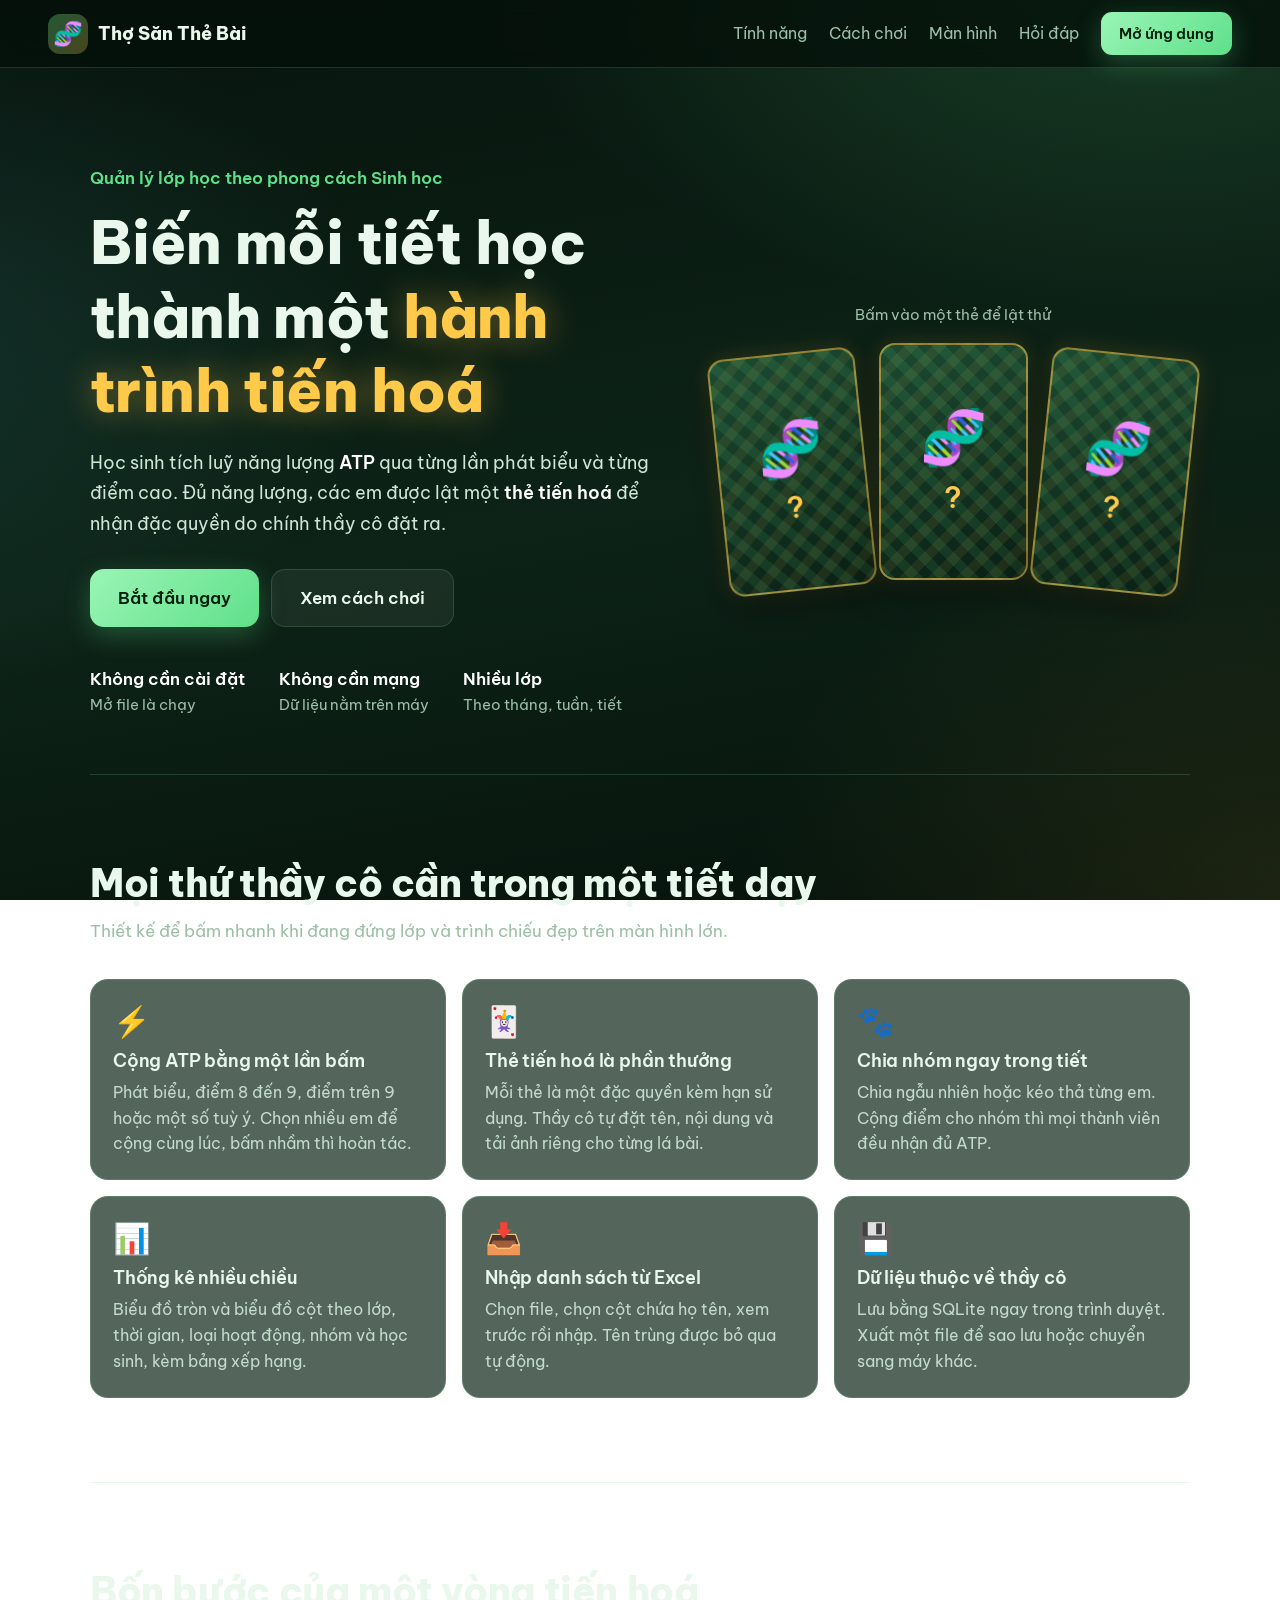
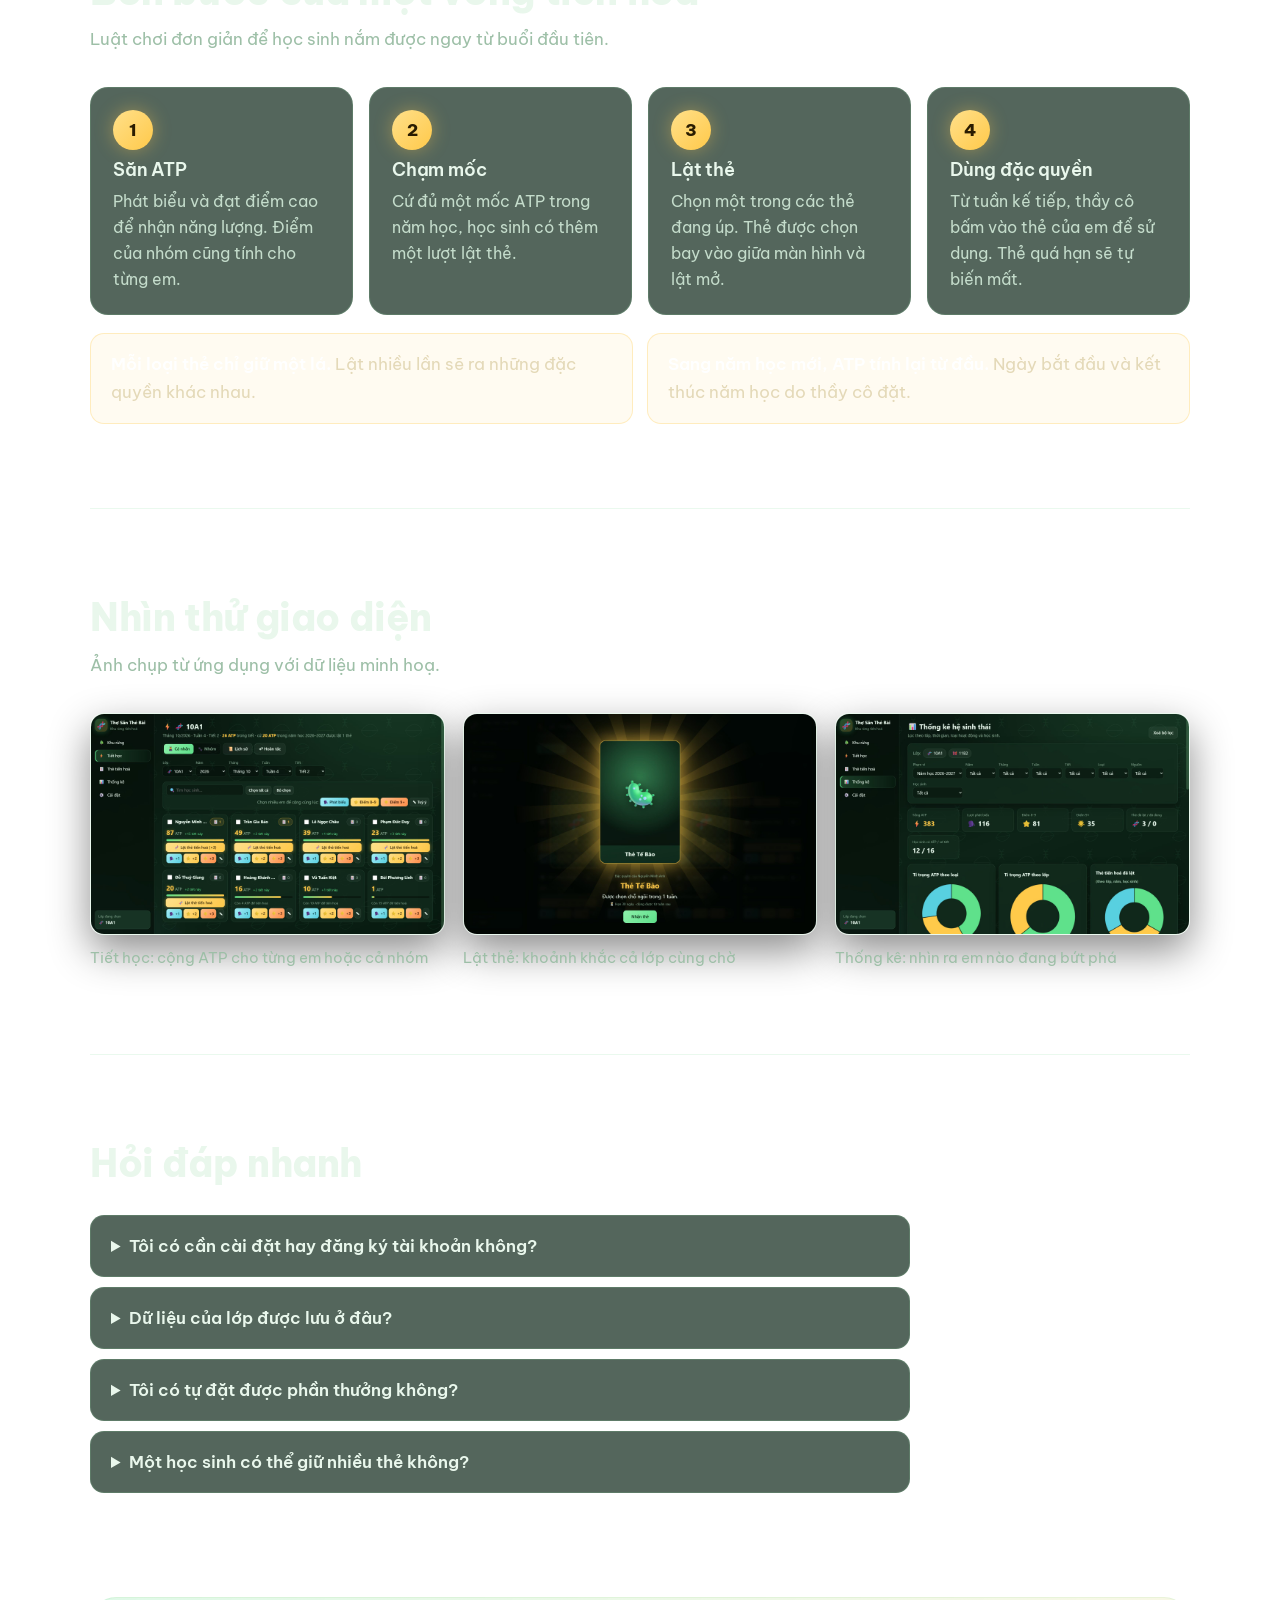
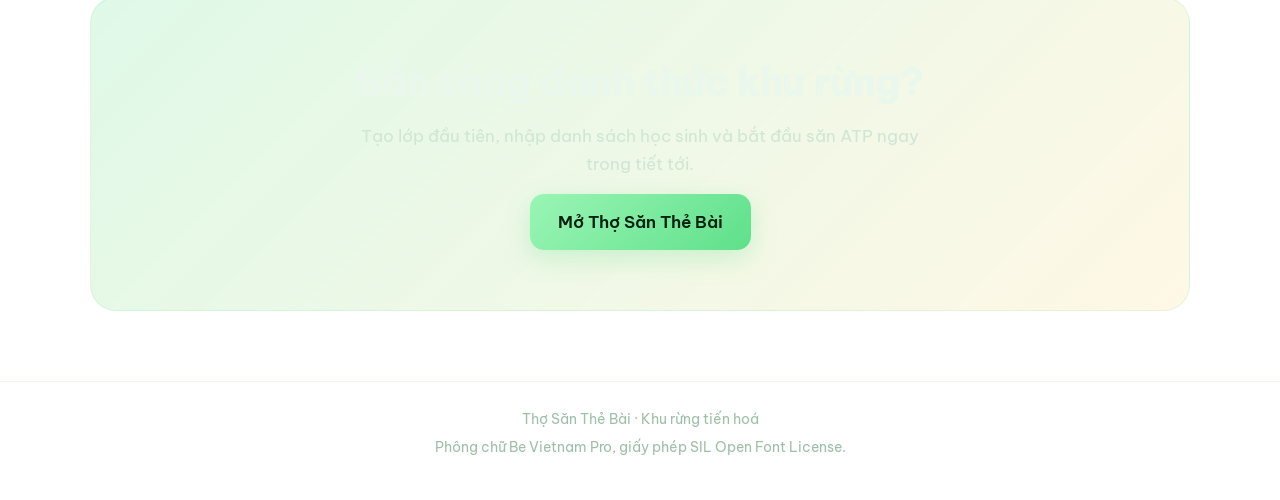
==== landing.html @ 86d6b2cd "Khởi tạo Thợ Săn Thẻ Bài Ứng dụng quản lý lớp học chạy trên trình duyệt: cộng ATP, lật thẻ tiến hoá," ====
<!DOCTYPE html>
<html lang="vi">
<head>
  <meta charset="utf-8">
  <meta name="viewport" content="width=device-width, initial-scale=1">
  <title>Thợ Săn Thẻ Bài – Biến mỗi tiết học thành một hành trình tiến hoá</title>
  <meta name="description" content="Ứng dụng quản lý lớp học chạy ngay trên máy: cộng ATP cho phát biểu và điểm cao, tích đủ ATP để lật thẻ tiến hoá nhận đặc quyền.">
  <link rel="stylesheet" href="css/landing.css">
</head>
<body>
  <header class="top">
    <a class="brand" href="#dau-trang">
      <span class="brand-ico" aria-hidden="true">🧬</span>
      <span>Thợ Săn Thẻ Bài</span>
    </a>
    <nav class="top-nav" aria-label="Điều hướng">
      <a href="#tinh-nang">Tính năng</a>
      <a href="#cach-choi">Cách chơi</a>
      <a href="#man-hinh">Màn hình</a>
      <a href="#hoi-dap">Hỏi đáp</a>
    </nav>
    <a class="btn small" href="index.html">Mở ứng dụng</a>
  </header>

  <main id="dau-trang">
    <section class="hero">
      <div class="hero-text">
        <p class="eyebrow">Quản lý lớp học theo phong cách Sinh học</p>
        <h1>Biến mỗi tiết học thành một <span class="glow">hành trình tiến hoá</span></h1>
        <p class="lead">Học sinh tích luỹ năng lượng <b>ATP</b> qua từng lần phát biểu và từng điểm cao.
          Đủ năng lượng, các em được lật một <b>thẻ tiến hoá</b> để nhận đặc quyền do chính thầy cô đặt ra.</p>
        <div class="cta">
          <a class="btn" href="index.html">Bắt đầu ngay</a>
          <a class="btn ghost" href="#cach-choi">Xem cách chơi</a>
        </div>
        <ul class="facts">
          <li><b>Không cần cài đặt</b><span>Mở file là chạy</span></li>
          <li><b>Không cần mạng</b><span>Dữ liệu nằm trên máy</span></li>
          <li><b>Nhiều lớp</b><span>Theo tháng, tuần, tiết</span></li>
        </ul>
      </div>

      <div class="hero-cards" id="thu-lat">
        <p class="hint">Bấm vào một thẻ để lật thử</p>
        <div class="deck">
          <button type="button" class="flip" aria-label="Lật thẻ thứ nhất">
            <span class="flip-inner">
              <span class="face back"><span class="emo" aria-hidden="true">🧬</span><b>?</b></span>
              <span class="face front"><span class="emo" aria-hidden="true">🐸</span><b>Thẻ Lưỡng Cư</b><small>Miễn một lần kiểm tra miệng</small></span>
            </span>
          </button>
          <button type="button" class="flip" aria-label="Lật thẻ thứ hai">
            <span class="flip-inner">
              <span class="face back"><span class="emo" aria-hidden="true">🧬</span><b>?</b></span>
              <span class="face front"><span class="emo" aria-hidden="true">🦖</span><b>Thẻ Khủng Long</b><small>Cộng nửa điểm bài kiểm tra 15 phút</small></span>
            </span>
          </button>
          <button type="button" class="flip" aria-label="Lật thẻ thứ ba">
            <span class="flip-inner">
              <span class="face back"><span class="emo" aria-hidden="true">🧬</span><b>?</b></span>
              <span class="face front"><span class="emo" aria-hidden="true">🦧</span><b>Thẻ Linh Trưởng</b><small>Cộng một điểm bài kiểm tra một tiết</small></span>
            </span>
          </button>
        </div>
      </div>
    </section>

    <section class="block" id="tinh-nang">
      <h2>Mọi thứ thầy cô cần trong một tiết dạy</h2>
      <p class="sub">Thiết kế để bấm nhanh khi đang đứng lớp và trình chiếu đẹp trên màn hình lớn.</p>
      <div class="features">
        <article>
          <span class="emo" aria-hidden="true">⚡</span>
          <h3>Cộng ATP bằng một lần bấm</h3>
          <p>Phát biểu, điểm 8 đến 9, điểm trên 9 hoặc một số tuỳ ý. Chọn nhiều em để cộng cùng lúc, bấm nhầm thì hoàn tác.</p>
        </article>
        <article>
          <span class="emo" aria-hidden="true">🃏</span>
          <h3>Thẻ tiến hoá là phần thưởng</h3>
          <p>Mỗi thẻ là một đặc quyền kèm hạn sử dụng. Thầy cô tự đặt tên, nội dung và tải ảnh riêng cho từng lá bài.</p>
        </article>
        <article>
          <span class="emo" aria-hidden="true">🐾</span>
          <h3>Chia nhóm ngay trong tiết</h3>
          <p>Chia ngẫu nhiên hoặc kéo thả từng em. Cộng điểm cho nhóm thì mọi thành viên đều nhận đủ ATP.</p>
        </article>
        <article>
          <span class="emo" aria-hidden="true">📊</span>
          <h3>Thống kê nhiều chiều</h3>
          <p>Biểu đồ tròn và biểu đồ cột theo lớp, thời gian, loại hoạt động, nhóm và học sinh, kèm bảng xếp hạng.</p>
        </article>
        <article>
          <span class="emo" aria-hidden="true">📥</span>
          <h3>Nhập danh sách từ Excel</h3>
          <p>Chọn file, chọn cột chứa họ tên, xem trước rồi nhập. Tên trùng được bỏ qua tự động.</p>
        </article>
        <article>
          <span class="emo" aria-hidden="true">💾</span>
          <h3>Dữ liệu thuộc về thầy cô</h3>
          <p>Lưu bằng SQLite ngay trong trình duyệt. Xuất một file để sao lưu hoặc chuyển sang máy khác.</p>
        </article>
      </div>
    </section>

    <section class="block" id="cach-choi">
      <h2>Bốn bước của một vòng tiến hoá</h2>
      <p class="sub">Luật chơi đơn giản để học sinh nắm được ngay từ buổi đầu tiên.</p>
      <ol class="steps">
        <li><span class="num">1</span><h3>Săn ATP</h3><p>Phát biểu và đạt điểm cao để nhận năng lượng. Điểm của nhóm cũng tính cho từng em.</p></li>
        <li><span class="num">2</span><h3>Chạm mốc</h3><p>Cứ đủ một mốc ATP trong năm học, học sinh có thêm một lượt lật thẻ.</p></li>
        <li><span class="num">3</span><h3>Lật thẻ</h3><p>Chọn một trong các thẻ đang úp. Thẻ được chọn bay vào giữa màn hình và lật mở.</p></li>
        <li><span class="num">4</span><h3>Dùng đặc quyền</h3><p>Từ tuần kế tiếp, thầy cô bấm vào thẻ của em để sử dụng. Thẻ quá hạn sẽ tự biến mất.</p></li>
      </ol>
      <div class="rules">
        <p><b>Mỗi loại thẻ chỉ giữ một lá.</b> Lật nhiều lần sẽ ra những đặc quyền khác nhau.</p>
        <p><b>Sang năm học mới, ATP tính lại từ đầu.</b> Ngày bắt đầu và kết thúc năm học do thầy cô đặt.</p>
      </div>
    </section>

    <section class="block" id="man-hinh">
      <h2>Nhìn thử giao diện</h2>
      <p class="sub">Ảnh chụp từ ứng dụng với dữ liệu minh hoạ.</p>
      <div class="shots">
        <figure>
          <img src="assets/landing/man-tiet-hoc.jpg" alt="Màn hình Tiết học với danh sách học sinh và các nút cộng ATP" width="1920" height="1200" loading="lazy">
          <figcaption>Tiết học: cộng ATP cho từng em hoặc cả nhóm</figcaption>
        </figure>
        <figure>
          <img src="assets/landing/man-lat-the.jpg" alt="Màn hình lật thẻ tiến hoá với lá bài được phóng to ở giữa" width="1920" height="1200" loading="lazy">
          <figcaption>Lật thẻ: khoảnh khắc cả lớp cùng chờ</figcaption>
        </figure>
        <figure>
          <img src="assets/landing/man-thong-ke.jpg" alt="Màn hình Thống kê với các biểu đồ tròn và biểu đồ cột" width="1920" height="1200" loading="lazy">
          <figcaption>Thống kê: nhìn ra em nào đang bứt phá</figcaption>
        </figure>
      </div>
    </section>

    <section class="block" id="hoi-dap">
      <h2>Hỏi đáp nhanh</h2>
      <div class="faq">
        <details>
          <summary>Tôi có cần cài đặt hay đăng ký tài khoản không?</summary>
          <p>Không. Chỉ cần mở file <code>index.html</code> bằng Chrome hoặc Edge là dùng được, kể cả khi không có mạng.</p>
        </details>
        <details>
          <summary>Dữ liệu của lớp được lưu ở đâu?</summary>
          <p>Ngay trong trình duyệt trên máy của thầy cô. Vào Cài đặt, mục Dữ liệu để xuất file sao lưu hoặc nhập lại trên máy khác.</p>
        </details>
        <details>
          <summary>Tôi có tự đặt được phần thưởng không?</summary>
          <p>Có. Mỗi thẻ có tên, đặc quyền, hạn sử dụng và ảnh riêng. Mốc ATP để lật thẻ và số thẻ úp mỗi lần cũng chỉnh được.</p>
        </details>
        <details>
          <summary>Một học sinh có thể giữ nhiều thẻ không?</summary>
          <p>Có, miễn là các thẻ khác loại. Thẻ vừa nhận chưa dùng được trong tuần đó, và sẽ tự mất nếu để quá hạn.</p>
        </details>
      </div>
    </section>

    <section class="final">
      <h2>Sẵn sàng đánh thức khu rừng?</h2>
      <p>Tạo lớp đầu tiên, nhập danh sách học sinh và bắt đầu săn ATP ngay trong tiết tới.</p>
      <a class="btn" href="index.html">Mở Thợ Săn Thẻ Bài</a>
    </section>
  </main>

  <footer class="foot">
    <p>Thợ Săn Thẻ Bài · Khu rừng tiến hoá</p>
    <p>Phông chữ Be Vietnam Pro, giấy phép SIL Open Font License.</p>
  </footer>

  <script src="js/landing.js"></script>
</body>
</html>
---- css/landing.css ----
/* Trang giới thiệu Thợ Săn Thẻ Bài (độc lập với CSS của ứng dụng) */

/* Be Vietnam Pro lưu sẵn trong assets/fonts để chạy offline.
   Chia theo unicode-range: trình duyệt chỉ tải phần cần, và mọi chữ có dấu tiếng Việt đều có glyph. */
@font-face {
  font-family: "Be Vietnam Pro"; font-style: normal; font-weight: 400; font-display: swap;
  src: url("../assets/fonts/be-vietnam-pro-vietnamese-400.woff2") format("woff2");
  unicode-range: U+0102-0103, U+0110-0111, U+0128-0129, U+0168-0169, U+01A0-01A1, U+01AF-01B0, U+0300-0301, U+0303-0304, U+0308-0309, U+0323, U+0329, U+1EA0-1EF9, U+20AB;
}
@font-face {
  font-family: "Be Vietnam Pro"; font-style: normal; font-weight: 400; font-display: swap;
  src: url("../assets/fonts/be-vietnam-pro-latin-ext-400.woff2") format("woff2");
  unicode-range: U+0100-0101, U+0104-010F, U+0112-0127, U+012A-0167, U+016A-019F, U+01A2-01AE, U+01B1-02BA, U+02BD-02C5, U+02C7-02CC, U+02CE-02D7, U+02DD-02FF, U+1D00-1DBF, U+1E00-1E9F, U+2020, U+20A0-20AA, U+20AD-20C0, U+2113, U+2C60-2C7F, U+A720-A7FF;
}
@font-face {
  font-family: "Be Vietnam Pro"; font-style: normal; font-weight: 400; font-display: swap;
  src: url("../assets/fonts/be-vietnam-pro-latin-400.woff2") format("woff2");
  unicode-range: U+0000-00FF, U+0131, U+0152-0153, U+02BB-02BC, U+02C6, U+02DA, U+02DC, U+2000-206F, U+20AC, U+2122, U+2191, U+2193, U+2212, U+2215, U+FEFF, U+FFFD;
}
@font-face {
  font-family: "Be Vietnam Pro"; font-style: normal; font-weight: 600; font-display: swap;
  src: url("../assets/fonts/be-vietnam-pro-vietnamese-600.woff2") format("woff2");
  unicode-range: U+0102-0103, U+0110-0111, U+0128-0129, U+0168-0169, U+01A0-01A1, U+01AF-01B0, U+0300-0301, U+0303-0304, U+0308-0309, U+0323, U+0329, U+1EA0-1EF9, U+20AB;
}
@font-face {
  font-family: "Be Vietnam Pro"; font-style: normal; font-weight: 600; font-display: swap;
  src: url("../assets/fonts/be-vietnam-pro-latin-ext-600.woff2") format("woff2");
  unicode-range: U+0100-0101, U+0104-010F, U+0112-0127, U+012A-0167, U+016A-019F, U+01A2-01AE, U+01B1-02BA, U+02BD-02C5, U+02C7-02CC, U+02CE-02D7, U+02DD-02FF, U+1D00-1DBF, U+1E00-1E9F, U+2020, U+20A0-20AA, U+20AD-20C0, U+2113, U+2C60-2C7F, U+A720-A7FF;
}
@font-face {
  font-family: "Be Vietnam Pro"; font-style: normal; font-weight: 600; font-display: swap;
  src: url("../assets/fonts/be-vietnam-pro-latin-600.woff2") format("woff2");
  unicode-range: U+0000-00FF, U+0131, U+0152-0153, U+02BB-02BC, U+02C6, U+02DA, U+02DC, U+2000-206F, U+20AC, U+2122, U+2191, U+2193, U+2212, U+2215, U+FEFF, U+FFFD;
}
@font-face {
  font-family: "Be Vietnam Pro"; font-style: normal; font-weight: 800; font-display: swap;
  src: url("../assets/fonts/be-vietnam-pro-vietnamese-800.woff2") format("woff2");
  unicode-range: U+0102-0103, U+0110-0111, U+0128-0129, U+0168-0169, U+01A0-01A1, U+01AF-01B0, U+0300-0301, U+0303-0304, U+0308-0309, U+0323, U+0329, U+1EA0-1EF9, U+20AB;
}
@font-face {
  font-family: "Be Vietnam Pro"; font-style: normal; font-weight: 800; font-display: swap;
  src: url("../assets/fonts/be-vietnam-pro-latin-ext-800.woff2") format("woff2");
  unicode-range: U+0100-0101, U+0104-010F, U+0112-0127, U+012A-0167, U+016A-019F, U+01A2-01AE, U+01B1-02BA, U+02BD-02C5, U+02C7-02CC, U+02CE-02D7, U+02DD-02FF, U+1D00-1DBF, U+1E00-1E9F, U+2020, U+20A0-20AA, U+20AD-20C0, U+2113, U+2C60-2C7F, U+A720-A7FF;
}
@font-face {
  font-family: "Be Vietnam Pro"; font-style: normal; font-weight: 800; font-display: swap;
  src: url("../assets/fonts/be-vietnam-pro-latin-800.woff2") format("woff2");
  unicode-range: U+0000-00FF, U+0131, U+0152-0153, U+02BB-02BC, U+02C6, U+02DA, U+02DC, U+2000-206F, U+20AC, U+2122, U+2191, U+2193, U+2212, U+2215, U+FEFF, U+FFFD;
}

:root {
  --bg: #07140d;
  --panel: rgba(18, 44, 30, .72);
  --line: rgba(140, 220, 160, .18);
  --text: #e9f7ec;
  --muted: #9dbfa7;
  --leaf: #5fe08a;
  --atp: #ffc94a;
  --sky: #59d0e0;
  /* Phông dự phòng đều hỗ trợ đủ dấu tiếng Việt nếu file phông không tải được */
  --font: "Be Vietnam Pro", "Segoe UI", Roboto, "Helvetica Neue", "Noto Sans", Arial, sans-serif;
}

* { box-sizing: border-box; }
html { scroll-behavior: smooth; scroll-padding-top: 84px; }
body {
  margin: 0; color: var(--text); font-family: var(--font); font-size: 17px; line-height: 1.65;
  background:
    radial-gradient(1100px 650px at 88% -8%, rgba(95, 224, 138, .2), transparent 60%),
    radial-gradient(900px 600px at -12% 38%, rgba(89, 208, 224, .12), transparent 60%),
    radial-gradient(900px 700px at 100% 100%, rgba(255, 201, 74, .09), transparent 60%),
    linear-gradient(170deg, #07140d, #0d2317 55%, #06120b);
  background-attachment: fixed;
  -webkit-font-smoothing: antialiased; text-rendering: optimizeLegibility;
}
/* Chữ tiếng Việt có dấu chồng cao (Ấ, Ễ, Ộ): tiêu đề cần khoảng dòng rộng để không bị cắt dấu */
h1, h2, h3 { margin: 0; font-weight: 800; line-height: 1.25; letter-spacing: -.01em; text-wrap: balance; }
h1 { font-size: clamp(2.1rem, 5.2vw, 3.7rem); }
h2 { font-size: clamp(1.6rem, 3.4vw, 2.4rem); }
h3 { font-size: 1.15rem; font-weight: 600; }
p { margin: 0; }
a { color: inherit; }
b { font-weight: 600; color: #fff; }
code { font-family: Consolas, "Courier New", monospace; font-size: .92em; padding: 2px 7px; border-radius: 6px; background: rgba(0, 0, 0, .35); }
.emo { font-family: "Segoe UI Emoji", "Apple Color Emoji", "Noto Color Emoji", sans-serif; font-style: normal; }

.btn {
  display: inline-flex; align-items: center; justify-content: center; padding: 14px 28px; border-radius: 14px;
  font-weight: 600; text-decoration: none; color: #062010; white-space: nowrap;
  background: linear-gradient(135deg, #9af5b5, var(--leaf)); box-shadow: 0 8px 26px rgba(95, 224, 138, .28);
  transition: transform .15s, box-shadow .2s;
}
.btn:hover { transform: translateY(-2px); box-shadow: 0 12px 34px rgba(95, 224, 138, .45); }
.btn.ghost { color: var(--text); background: rgba(255, 255, 255, .06); border: 1px solid var(--line); box-shadow: none; }
.btn.ghost:hover { background: rgba(95, 224, 138, .12); }
.btn.small { padding: 9px 18px; border-radius: 11px; font-size: .95rem; }
a:focus-visible, button:focus-visible, summary:focus-visible { outline: 3px solid var(--atp); outline-offset: 3px; }

/* Thanh trên cùng */
.top {
  position: sticky; top: 0; z-index: 10; display: flex; align-items: center; gap: 22px;
  padding: 12px clamp(16px, 4vw, 48px); background: rgba(5, 16, 10, .78); backdrop-filter: blur(10px);
  border-bottom: 1px solid var(--line);
}
.brand { display: flex; align-items: center; gap: 10px; font-weight: 800; font-size: 1.1rem; text-decoration: none; white-space: nowrap; }
.brand-ico {
  width: 40px; height: 40px; display: grid; place-content: center; font-size: 24px; border-radius: 12px;
  background: linear-gradient(135deg, rgba(95, 224, 138, .35), rgba(255, 201, 74, .28));
}
.top-nav { display: flex; gap: 22px; margin-left: auto; }
.top-nav a { text-decoration: none; color: var(--muted); font-size: .98rem; }
.top-nav a:hover { color: var(--text); }

main { max-width: 1180px; margin: 0 auto; padding: 0 clamp(16px, 4vw, 40px); }

/* Hero */
.hero { display: grid; grid-template-columns: minmax(0, 1.1fr) minmax(0, .9fr); gap: 48px; align-items: center; padding: clamp(40px, 8vw, 96px) 0 56px; }
.eyebrow { color: var(--leaf); font-weight: 600; margin-bottom: 14px; }
.glow { color: var(--atp); text-shadow: 0 0 34px rgba(255, 201, 74, .45); }
.lead { margin-top: 20px; font-size: 1.15rem; color: #cfe6d5; max-width: 34em; }
.cta { display: flex; flex-wrap: wrap; gap: 12px; margin-top: 30px; }
.facts { list-style: none; padding: 0; margin: 38px 0 0; display: flex; flex-wrap: wrap; gap: 14px 34px; }
.facts li { display: grid; }
.facts span { color: var(--muted); font-size: .92rem; }

.hero-cards { display: grid; gap: 16px; justify-items: center; }
.hint { color: var(--muted); font-size: .95rem; }
.deck { display: flex; justify-content: center; gap: 14px; width: 100%; }
.flip {
  flex: 1 1 0; max-width: 170px; aspect-ratio: 5 / 8; padding: 0; border: 0; background: none; cursor: pointer;
  perspective: 1100px; font: inherit; color: inherit; transition: transform .25s;
}
.flip:nth-child(1) { transform: rotate(-6deg) translateY(10px); }
.flip:nth-child(3) { transform: rotate(6deg) translateY(10px); }
.flip:hover { transform: translateY(-8px); }
.flip-inner { position: relative; display: block; width: 100%; height: 100%; transform-style: preserve-3d; transition: transform .8s cubic-bezier(.3, .1, .2, 1); }
.flip.open .flip-inner { transform: rotateY(180deg); }
.face {
  position: absolute; inset: 0; display: grid; place-content: center; justify-items: center; gap: 8px; padding: 12px;
  border-radius: 16px; text-align: center; backface-visibility: hidden; -webkit-backface-visibility: hidden;
  border: 2px solid rgba(255, 201, 74, .55); box-shadow: 0 14px 34px rgba(0, 0, 0, .45), 0 0 22px rgba(255, 201, 74, .16);
}
.face .emo { font-size: clamp(34px, 5vw, 54px); line-height: 1.2; }
.face b { line-height: 1.3; }
.face small { color: var(--muted); font-size: .8rem; line-height: 1.4; }
.back {
  background:
    repeating-linear-gradient(45deg, rgba(95, 224, 138, .1) 0 10px, transparent 10px 20px),
    repeating-linear-gradient(-45deg, rgba(255, 201, 74, .08) 0 10px, transparent 10px 20px),
    linear-gradient(160deg, #1c4a31, #0a1f14);
}
.back b { font-size: 1.8rem; color: var(--atp); }
.front { transform: rotateY(180deg); background: radial-gradient(circle at 50% 30%, #25603f, #0c2518 78%); }
.front b { color: var(--atp); font-size: .98rem; }

/* Các khối nội dung */
.block { padding: clamp(44px, 7vw, 84px) 0; border-top: 1px solid var(--line); }
.sub { color: var(--muted); margin-top: 10px; max-width: 40em; }
.reveal-on .block, .reveal-on .final { opacity: 0; transform: translateY(18px); transition: opacity .6s, transform .6s; }
.reveal-on .block.in, .reveal-on .final.in { opacity: 1; transform: none; }

.features { display: grid; grid-template-columns: repeat(auto-fit, minmax(270px, 1fr)); gap: 16px; margin-top: 34px; }
.features article {
  padding: 22px; border-radius: 18px; background: var(--panel); border: 1px solid var(--line);
  display: grid; gap: 8px; align-content: start; transition: transform .2s, border-color .2s;
}
.features article:hover { transform: translateY(-4px); border-color: rgba(95, 224, 138, .5); }
.features .emo { font-size: 30px; line-height: 1.3; }
.features p { color: #c4dccb; font-size: .98rem; }

.steps { list-style: none; padding: 0; margin: 34px 0 0; display: grid; grid-template-columns: repeat(auto-fit, minmax(220px, 1fr)); gap: 16px; }
.steps li { padding: 22px; border-radius: 18px; background: var(--panel); border: 1px solid var(--line); display: grid; gap: 8px; align-content: start; }
.num {
  width: 40px; height: 40px; display: grid; place-content: center; border-radius: 50%; font-weight: 800; color: #2a1c00;
  background: linear-gradient(135deg, #ffe08a, var(--atp)); box-shadow: 0 0 18px rgba(255, 201, 74, .4);
}
.steps p { color: #c4dccb; font-size: .98rem; }
.rules { margin-top: 18px; display: grid; grid-template-columns: repeat(auto-fit, minmax(280px, 1fr)); gap: 14px; }
.rules p { padding: 16px 20px; border-radius: 14px; background: rgba(255, 201, 74, .08); border: 1px solid rgba(255, 201, 74, .3); color: #e4d9b8; }

.shots { display: grid; grid-template-columns: repeat(auto-fit, minmax(300px, 1fr)); gap: 18px; margin-top: 34px; }
.shots figure { margin: 0; display: grid; gap: 10px; }
.shots img { display: block; width: 100%; height: auto; border-radius: 14px; border: 1px solid var(--line); box-shadow: 0 16px 40px rgba(0, 0, 0, .45); }
.shots figcaption { color: var(--muted); font-size: .95rem; }

.faq { margin-top: 28px; display: grid; gap: 10px; max-width: 820px; }
.faq details { border-radius: 14px; background: var(--panel); border: 1px solid var(--line); padding: 0 20px; }
.faq summary { cursor: pointer; padding: 16px 0; font-weight: 600; }
.faq details p { padding: 0 0 18px; color: #c4dccb; }

.final {
  margin: 20px 0 70px; padding: clamp(34px, 6vw, 60px) 24px; border-radius: 26px; text-align: center;
  display: grid; gap: 16px; justify-items: center;
  background: linear-gradient(135deg, rgba(95, 224, 138, .2), rgba(255, 201, 74, .14)); border: 1px solid var(--line);
}
.final p { color: #cfe6d5; max-width: 34em; }

.foot { padding: 26px 20px 40px; text-align: center; color: var(--muted); font-size: .9rem; border-top: 1px solid var(--line); display: grid; gap: 4px; }

@media (max-width: 880px) {
  .hero { grid-template-columns: minmax(0, 1fr); gap: 36px; }
  .top-nav { display: none; }
  .top .btn { margin-left: auto; }
}
@media (prefers-reduced-motion: reduce) {
  html { scroll-behavior: auto; }
  .flip, .flip-inner, .btn, .features article { transition: none; }
  .reveal-on .block, .reveal-on .final { opacity: 1; transform: none; transition: none; }
}
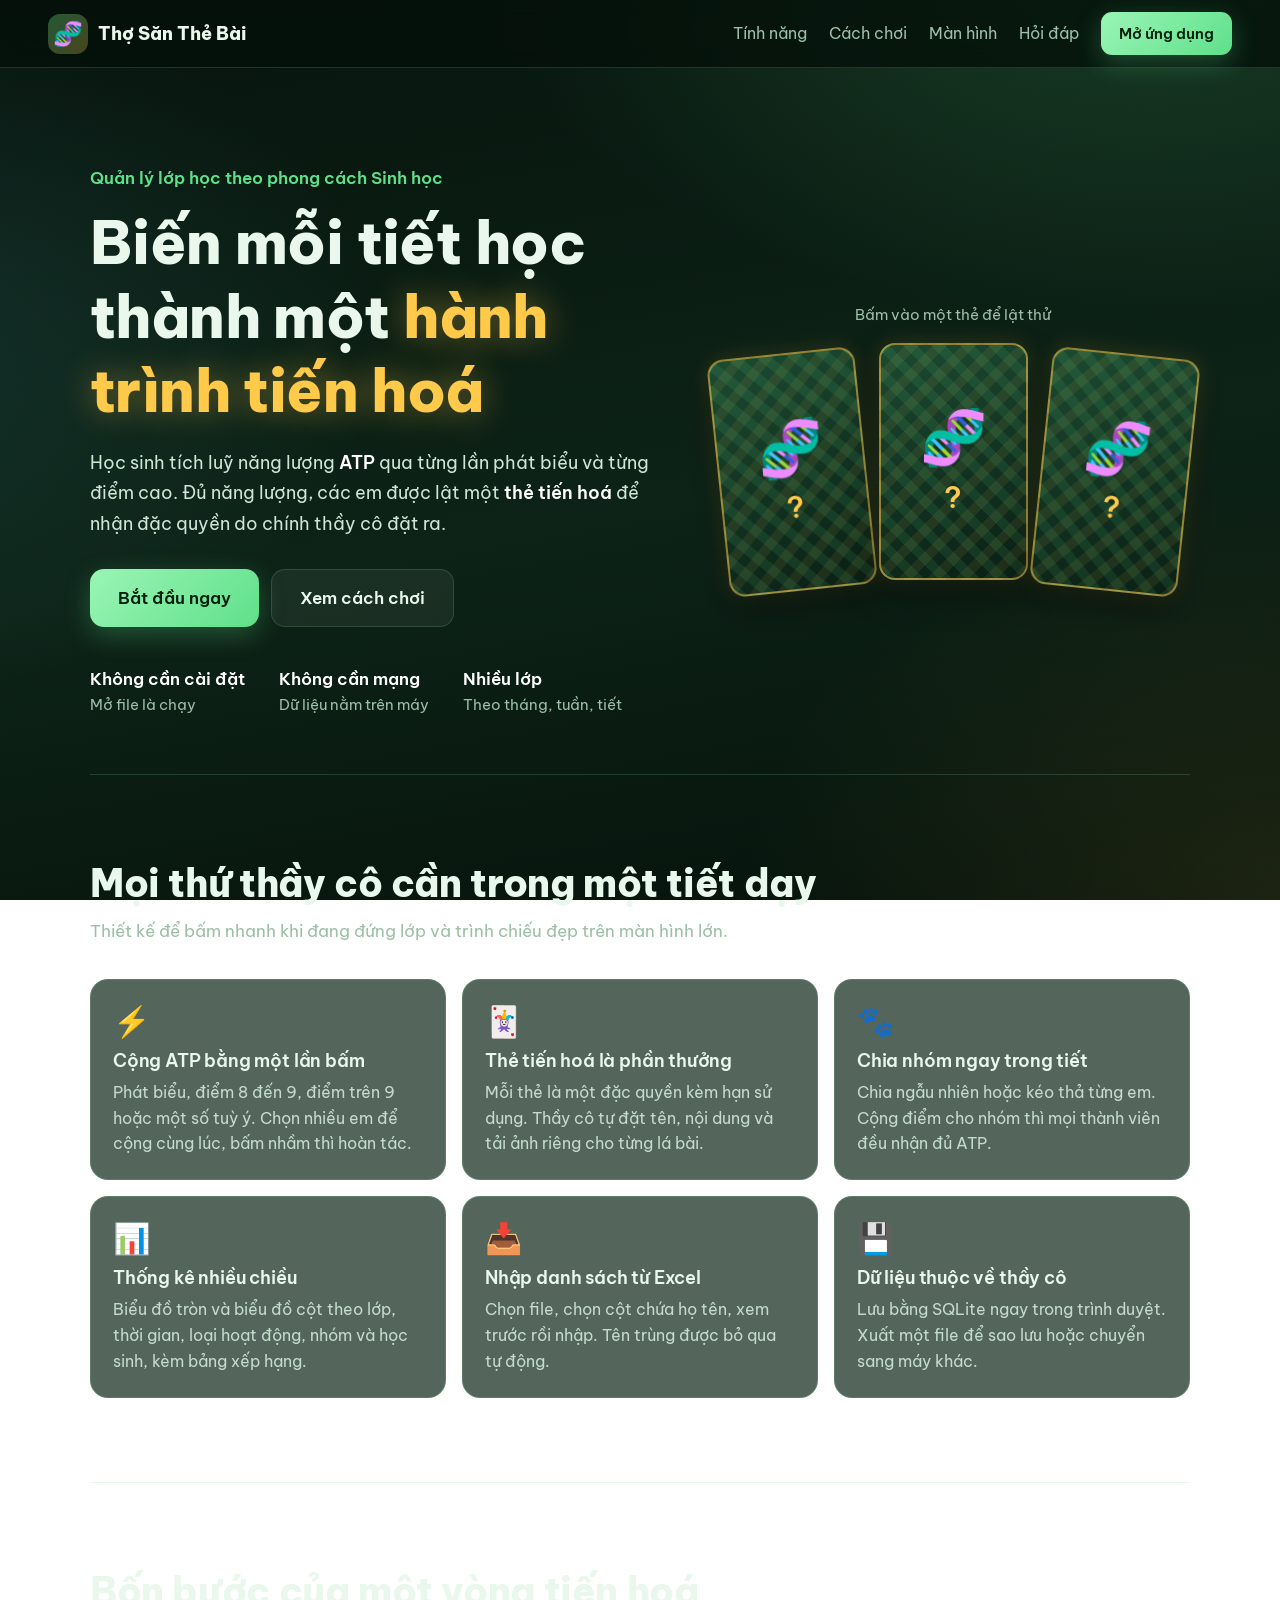
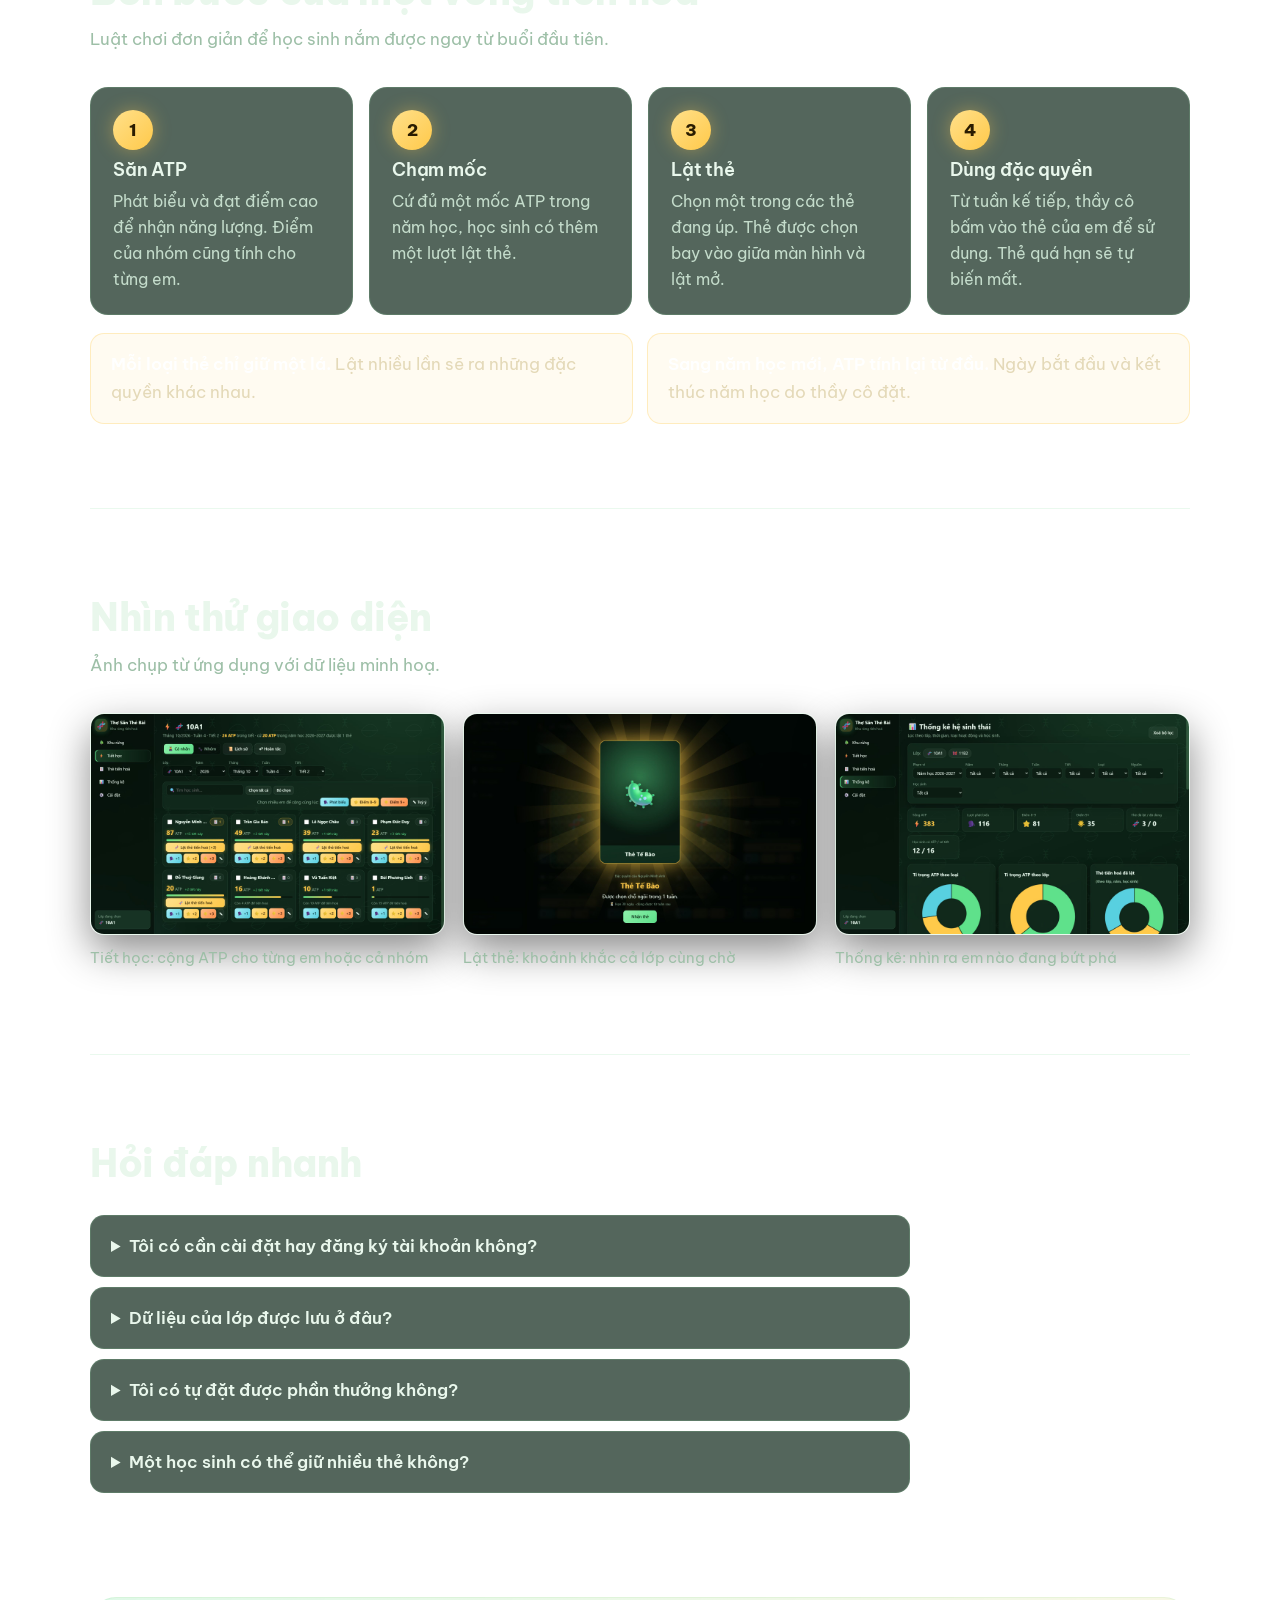
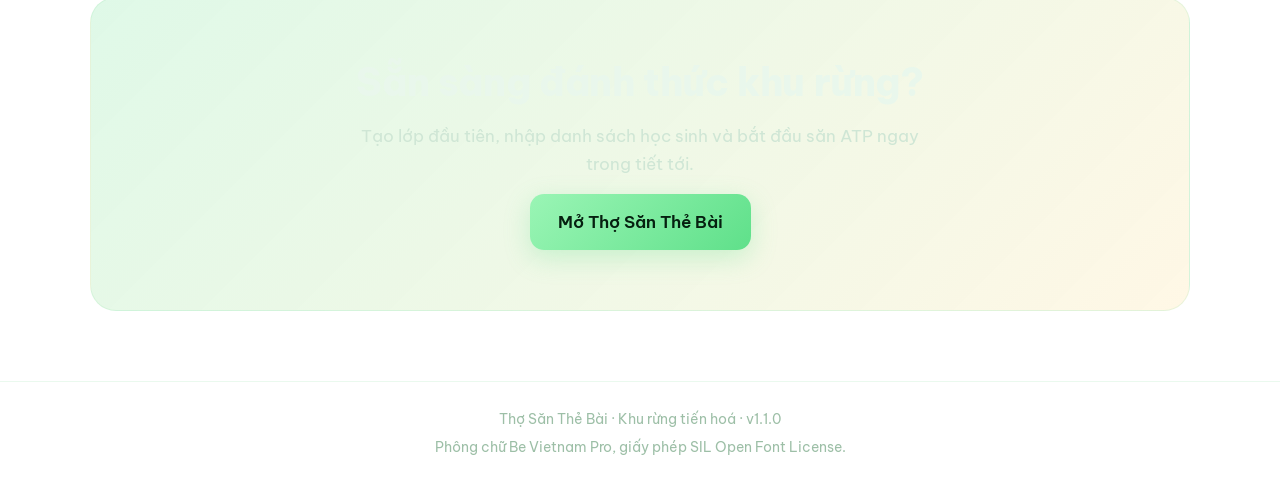
==== commit 3fbce359: "Thêm footer ghi số phiên bản (v1.1.0) Số phiên bản đặt ở js/version.js, hiện ở chân thanh bên của ứn" ====
--- a/landing.html
+++ b/landing.html
@@ -166,10 +166,11 @@
   </main>
 
   <footer class="foot">
-    <p>Thợ Săn Thẻ Bài · Khu rừng tiến hoá</p>
+    <p>Thợ Săn Thẻ Bài · Khu rừng tiến hoá · <span data-version></span></p>
     <p>Phông chữ Be Vietnam Pro, giấy phép SIL Open Font License.</p>
   </footer>
 
   <script src="js/landing.js"></script>
+  <script src="js/version.js"></script>
 </body>
 </html>
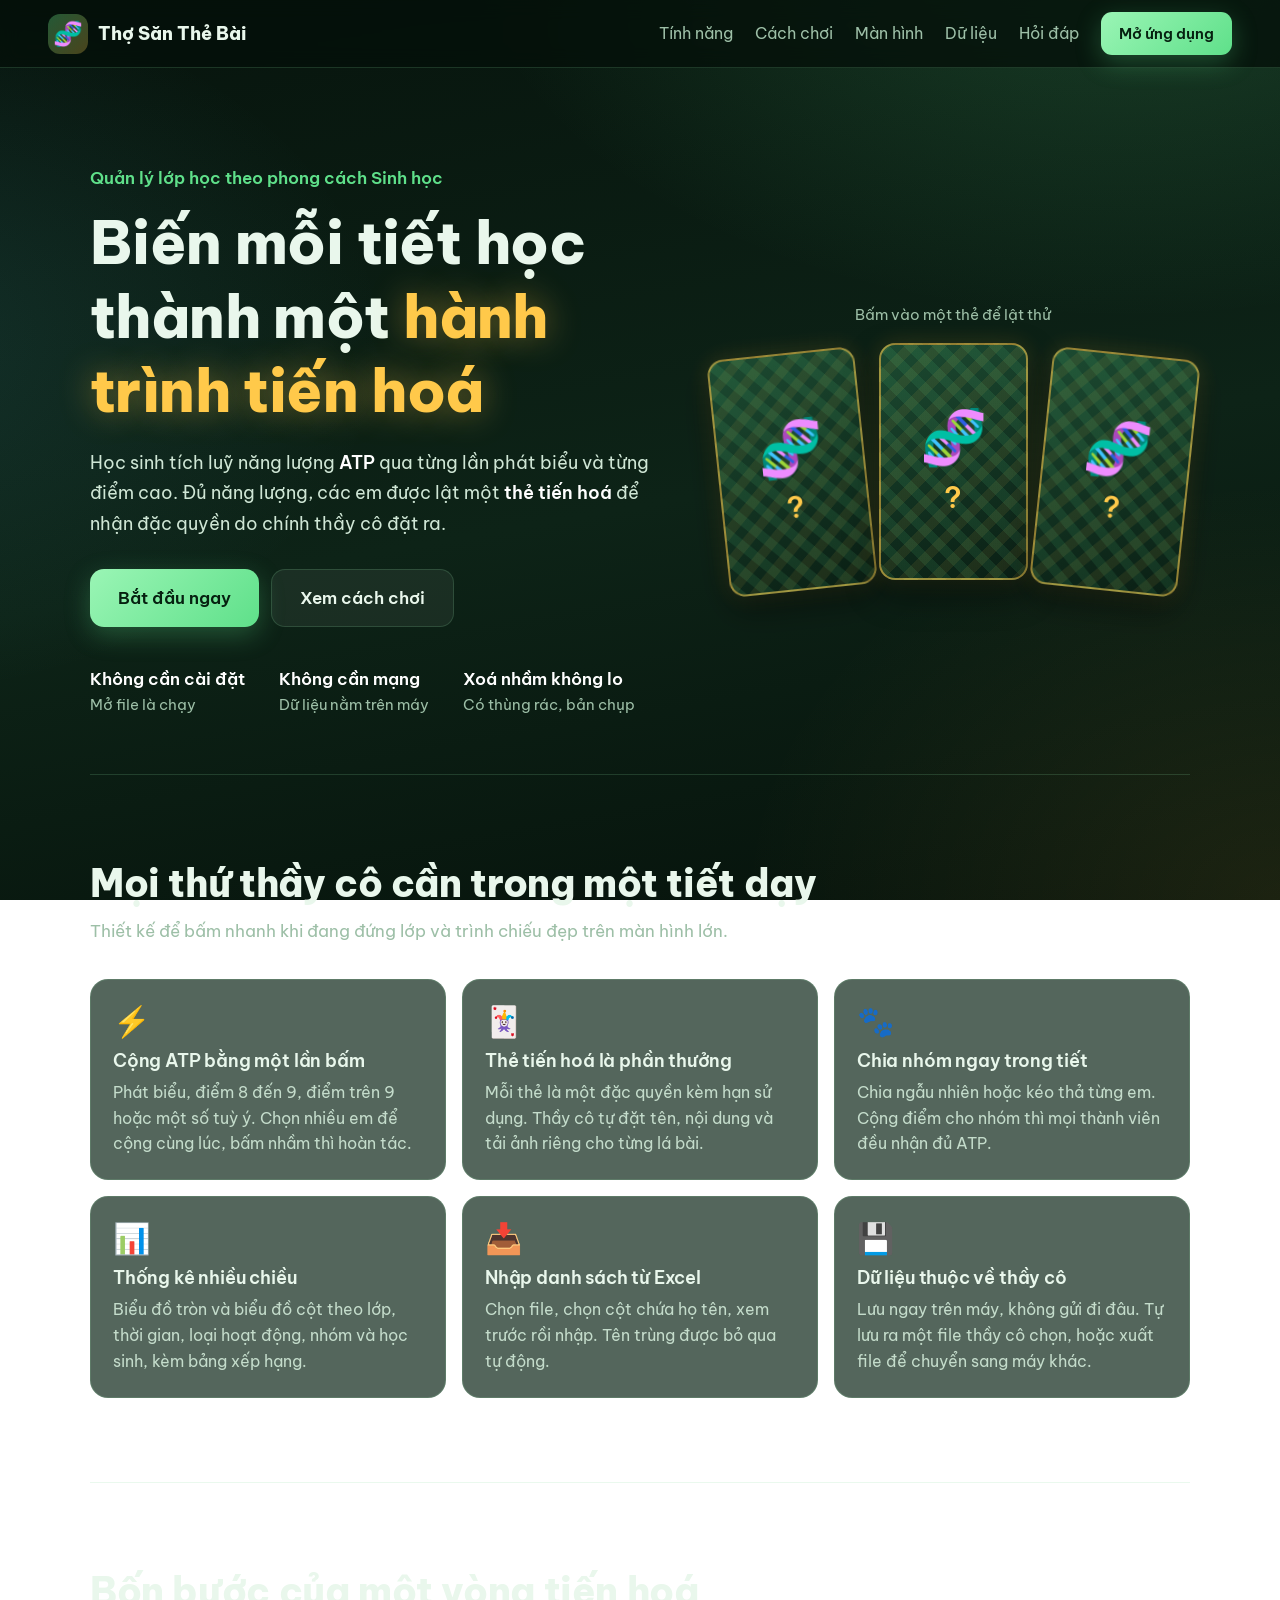
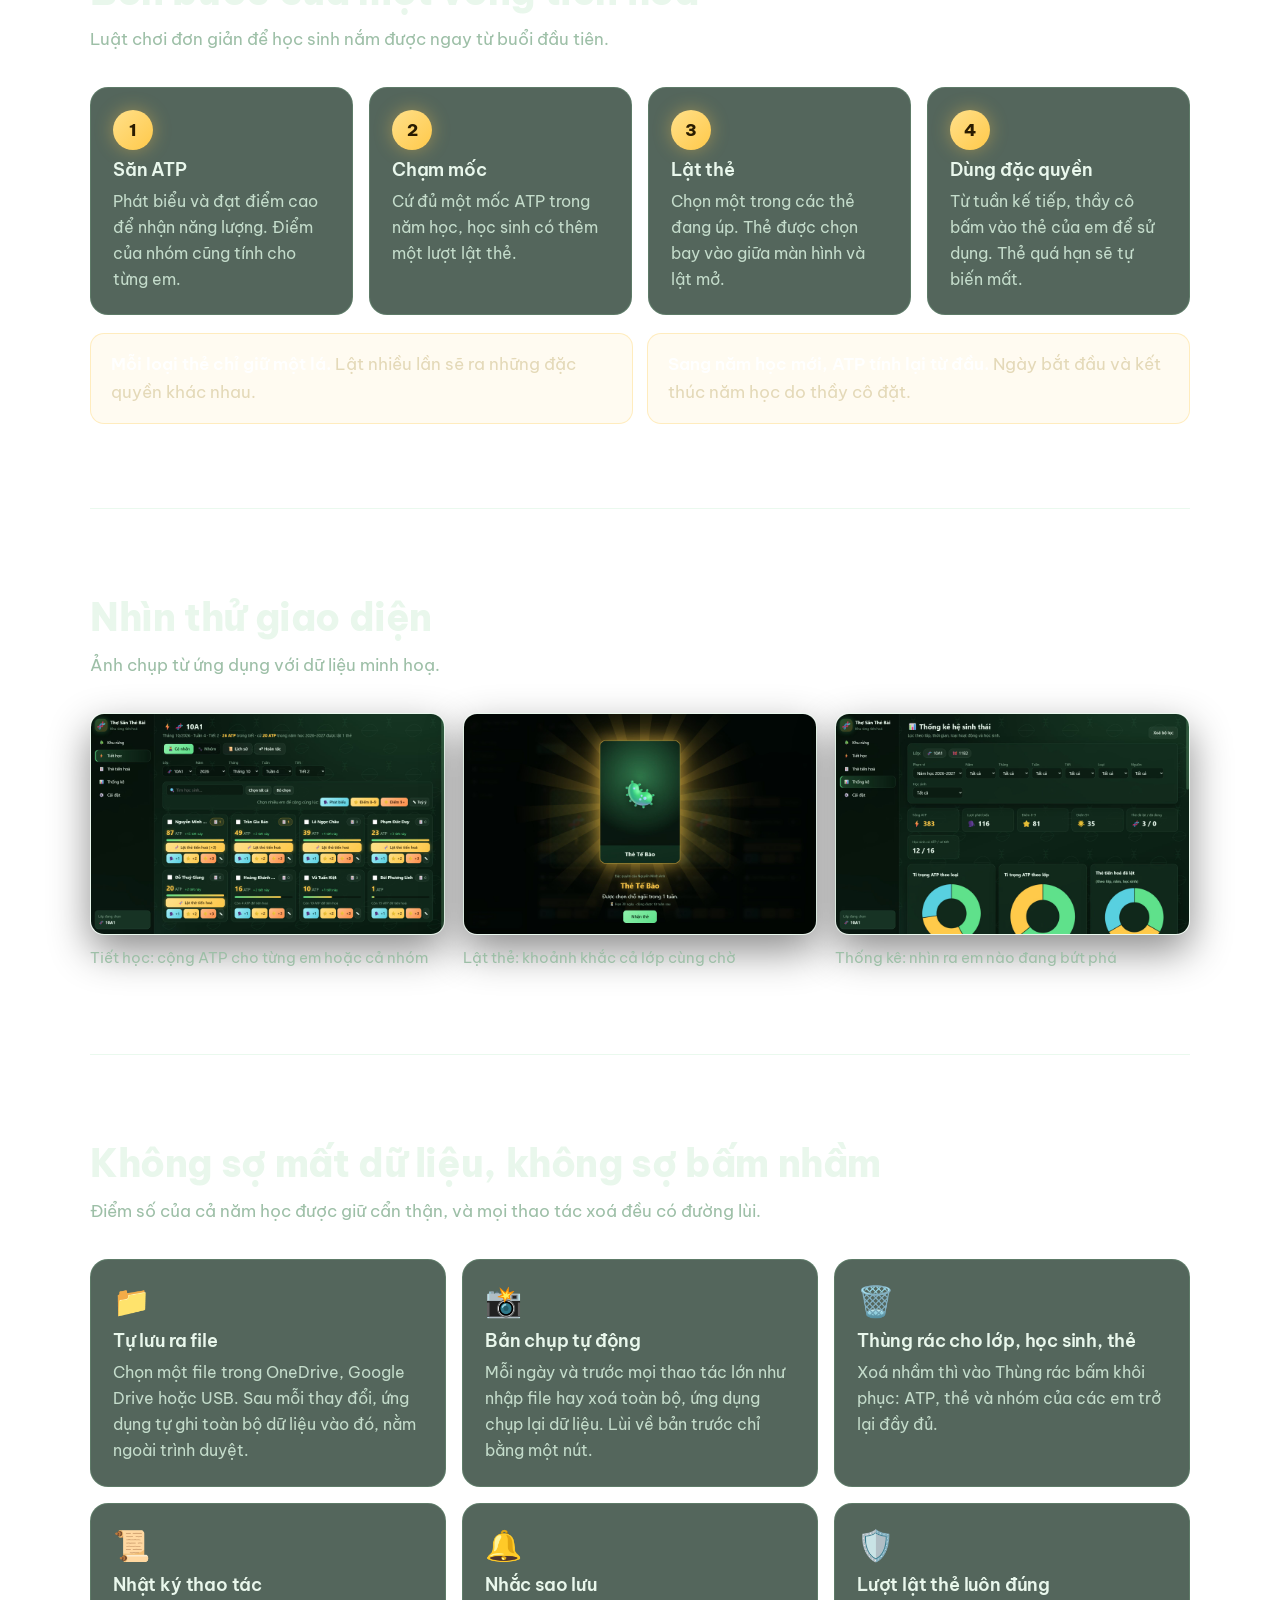
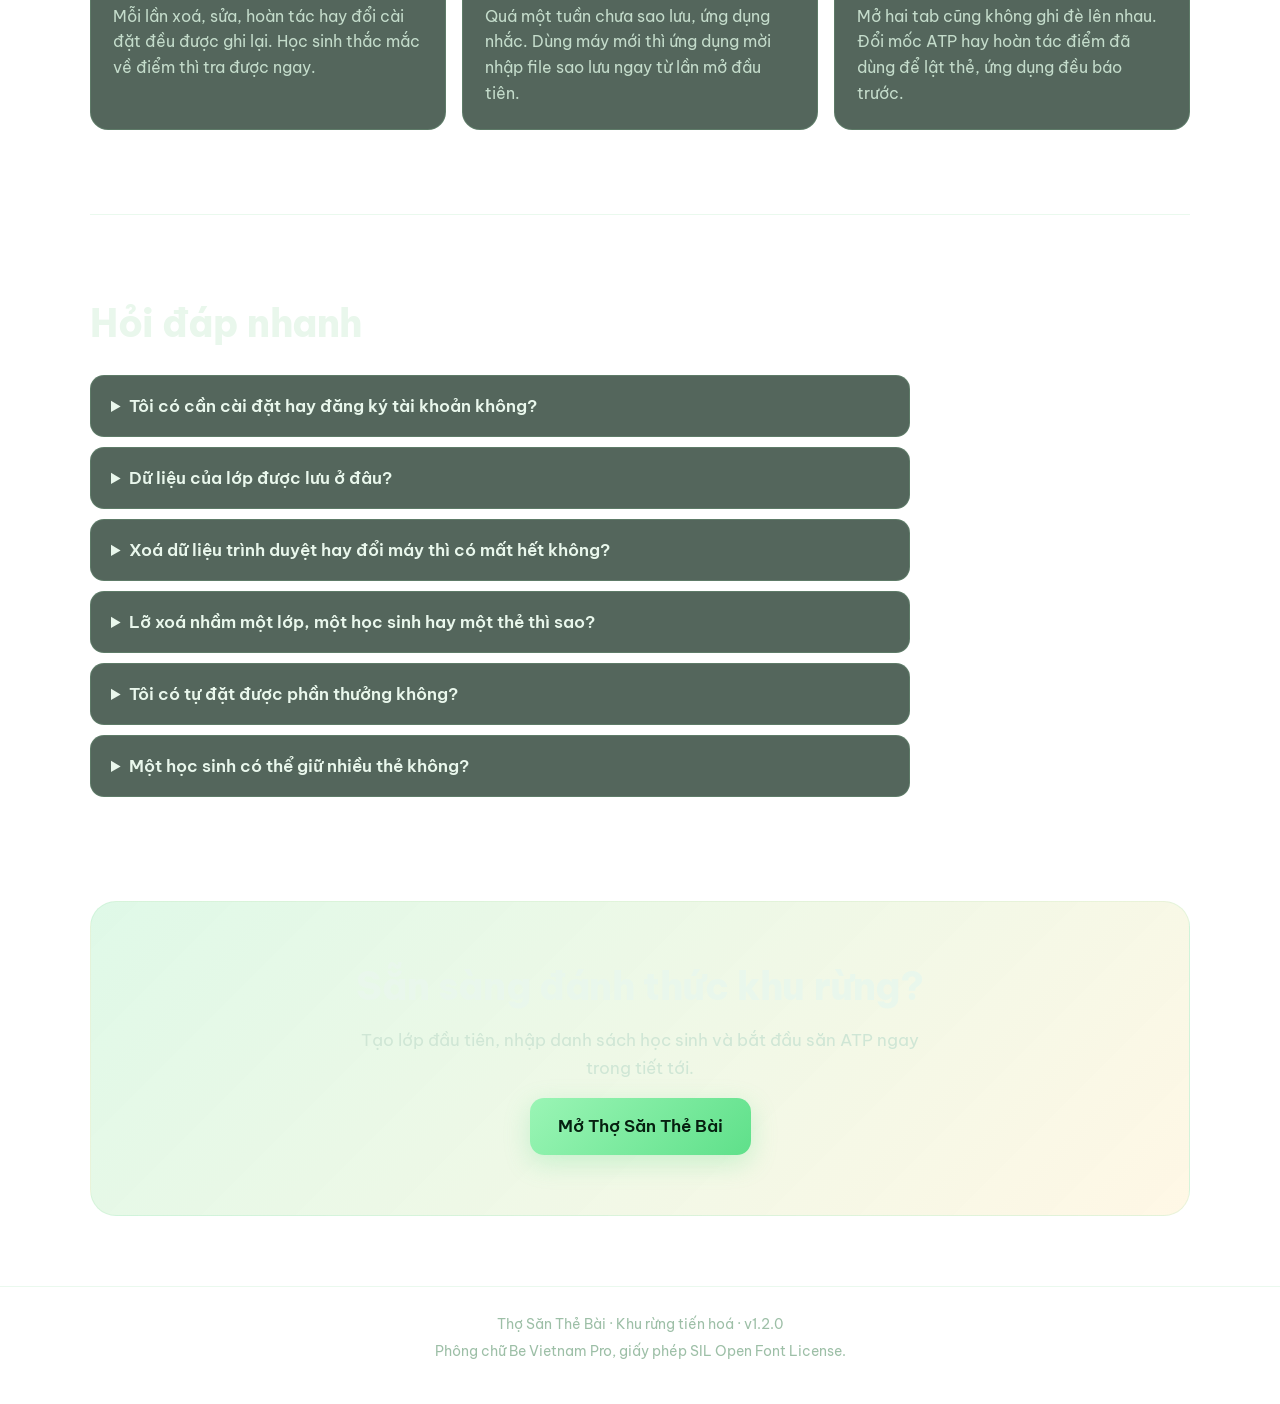
==== commit d871d802: "docs: Bổ sung nội dung về bảo vệ dữ liệu trên trang giới thiệu - Thêm liên kết `#an-toan` vào thanh " ====
--- a/landing.html
+++ b/landing.html
@@ -17,6 +17,7 @@
       <a href="#tinh-nang">Tính năng</a>
       <a href="#cach-choi">Cách chơi</a>
       <a href="#man-hinh">Màn hình</a>
+      <a href="#an-toan">Dữ liệu</a>
       <a href="#hoi-dap">Hỏi đáp</a>
     </nav>
     <a class="btn small" href="index.html">Mở ứng dụng</a>
@@ -36,7 +37,7 @@
         <ul class="facts">
           <li><b>Không cần cài đặt</b><span>Mở file là chạy</span></li>
           <li><b>Không cần mạng</b><span>Dữ liệu nằm trên máy</span></li>
-          <li><b>Nhiều lớp</b><span>Theo tháng, tuần, tiết</span></li>
+          <li><b>Xoá nhầm không lo</b><span>Có thùng rác, bản chụp</span></li>
         </ul>
       </div>
 
@@ -97,7 +98,7 @@
         <article>
           <span class="emo" aria-hidden="true">💾</span>
           <h3>Dữ liệu thuộc về thầy cô</h3>
-          <p>Lưu bằng SQLite ngay trong trình duyệt. Xuất một file để sao lưu hoặc chuyển sang máy khác.</p>
+          <p>Lưu ngay trên máy, không gửi đi đâu. Tự lưu ra một file thầy cô chọn, hoặc xuất file để chuyển sang máy khác.</p>
         </article>
       </div>
     </section>
@@ -136,16 +137,61 @@
       </div>
     </section>
 
+    <section class="block" id="an-toan">
+      <h2>Không sợ mất dữ liệu, không sợ bấm nhầm</h2>
+      <p class="sub">Điểm số của cả năm học được giữ cẩn thận, và mọi thao tác xoá đều có đường lùi.</p>
+      <div class="features">
+        <article>
+          <span class="emo" aria-hidden="true">📁</span>
+          <h3>Tự lưu ra file</h3>
+          <p>Chọn một file trong OneDrive, Google Drive hoặc USB. Sau mỗi thay đổi, ứng dụng tự ghi toàn bộ dữ liệu vào đó, nằm ngoài trình duyệt.</p>
+        </article>
+        <article>
+          <span class="emo" aria-hidden="true">📸</span>
+          <h3>Bản chụp tự động</h3>
+          <p>Mỗi ngày và trước mọi thao tác lớn như nhập file hay xoá toàn bộ, ứng dụng chụp lại dữ liệu. Lùi về bản trước chỉ bằng một nút.</p>
+        </article>
+        <article>
+          <span class="emo" aria-hidden="true">🗑️</span>
+          <h3>Thùng rác cho lớp, học sinh, thẻ</h3>
+          <p>Xoá nhầm thì vào Thùng rác bấm khôi phục: ATP, thẻ và nhóm của các em trở lại đầy đủ.</p>
+        </article>
+        <article>
+          <span class="emo" aria-hidden="true">📜</span>
+          <h3>Nhật ký thao tác</h3>
+          <p>Mỗi lần xoá, sửa, hoàn tác hay đổi cài đặt đều được ghi lại. Học sinh thắc mắc về điểm thì tra được ngay.</p>
+        </article>
+        <article>
+          <span class="emo" aria-hidden="true">🔔</span>
+          <h3>Nhắc sao lưu</h3>
+          <p>Quá một tuần chưa sao lưu, ứng dụng nhắc. Dùng máy mới thì ứng dụng mời nhập file sao lưu ngay từ lần mở đầu tiên.</p>
+        </article>
+        <article>
+          <span class="emo" aria-hidden="true">🛡️</span>
+          <h3>Lượt lật thẻ luôn đúng</h3>
+          <p>Mở hai tab cũng không ghi đè lên nhau. Đổi mốc ATP hay hoàn tác điểm đã dùng để lật thẻ, ứng dụng đều báo trước.</p>
+        </article>
+      </div>
+    </section>
+
     <section class="block" id="hoi-dap">
       <h2>Hỏi đáp nhanh</h2>
       <div class="faq">
         <details>
           <summary>Tôi có cần cài đặt hay đăng ký tài khoản không?</summary>
-          <p>Không. Chỉ cần mở file <code>index.html</code> bằng Chrome hoặc Edge là dùng được, kể cả khi không có mạng.</p>
+          <p>Không. Mở bản web bằng Chrome hoặc Edge là dùng được ngay. Muốn dùng khi không có mạng thì tải bản zip về, giải nén rồi mở file <code>index.html</code>.</p>
         </details>
         <details>
           <summary>Dữ liệu của lớp được lưu ở đâu?</summary>
-          <p>Ngay trong trình duyệt trên máy của thầy cô. Vào Cài đặt, mục Dữ liệu để xuất file sao lưu hoặc nhập lại trên máy khác.</p>
+          <p>Ngay trong trình duyệt trên máy của thầy cô, không gửi lên mạng. Vào Cài đặt, mục Dữ liệu để bật tự lưu ra file, xuất file sao lưu hoặc nhập lại trên máy khác.</p>
+        </details>
+        <details>
+          <summary>Xoá dữ liệu trình duyệt hay đổi máy thì có mất hết không?</summary>
+          <p>Dữ liệu trong trình duyệt sẽ mất, nhưng file tự lưu hoặc file sao lưu thì vẫn còn. Mở ứng dụng, chọn “Nhập file sao lưu” ở hộp chào là mọi lớp, học sinh, ATP và thẻ trở lại như cũ.</p>
+        </details>
+        <details>
+          <summary>Lỡ xoá nhầm một lớp, một học sinh hay một thẻ thì sao?</summary>
+          <p>Lớp, học sinh và loại thẻ bị xoá nằm trong Thùng rác ở mục Cài đặt, khôi phục được đầy đủ. Thẻ của từng em xoá nhầm thì hoàn tác trong Lịch sử thẻ. Thao tác lớn hơn còn có bản chụp tự động để lùi lại.</p>
         </details>
         <details>
           <summary>Tôi có tự đặt được phần thưởng không?</summary>
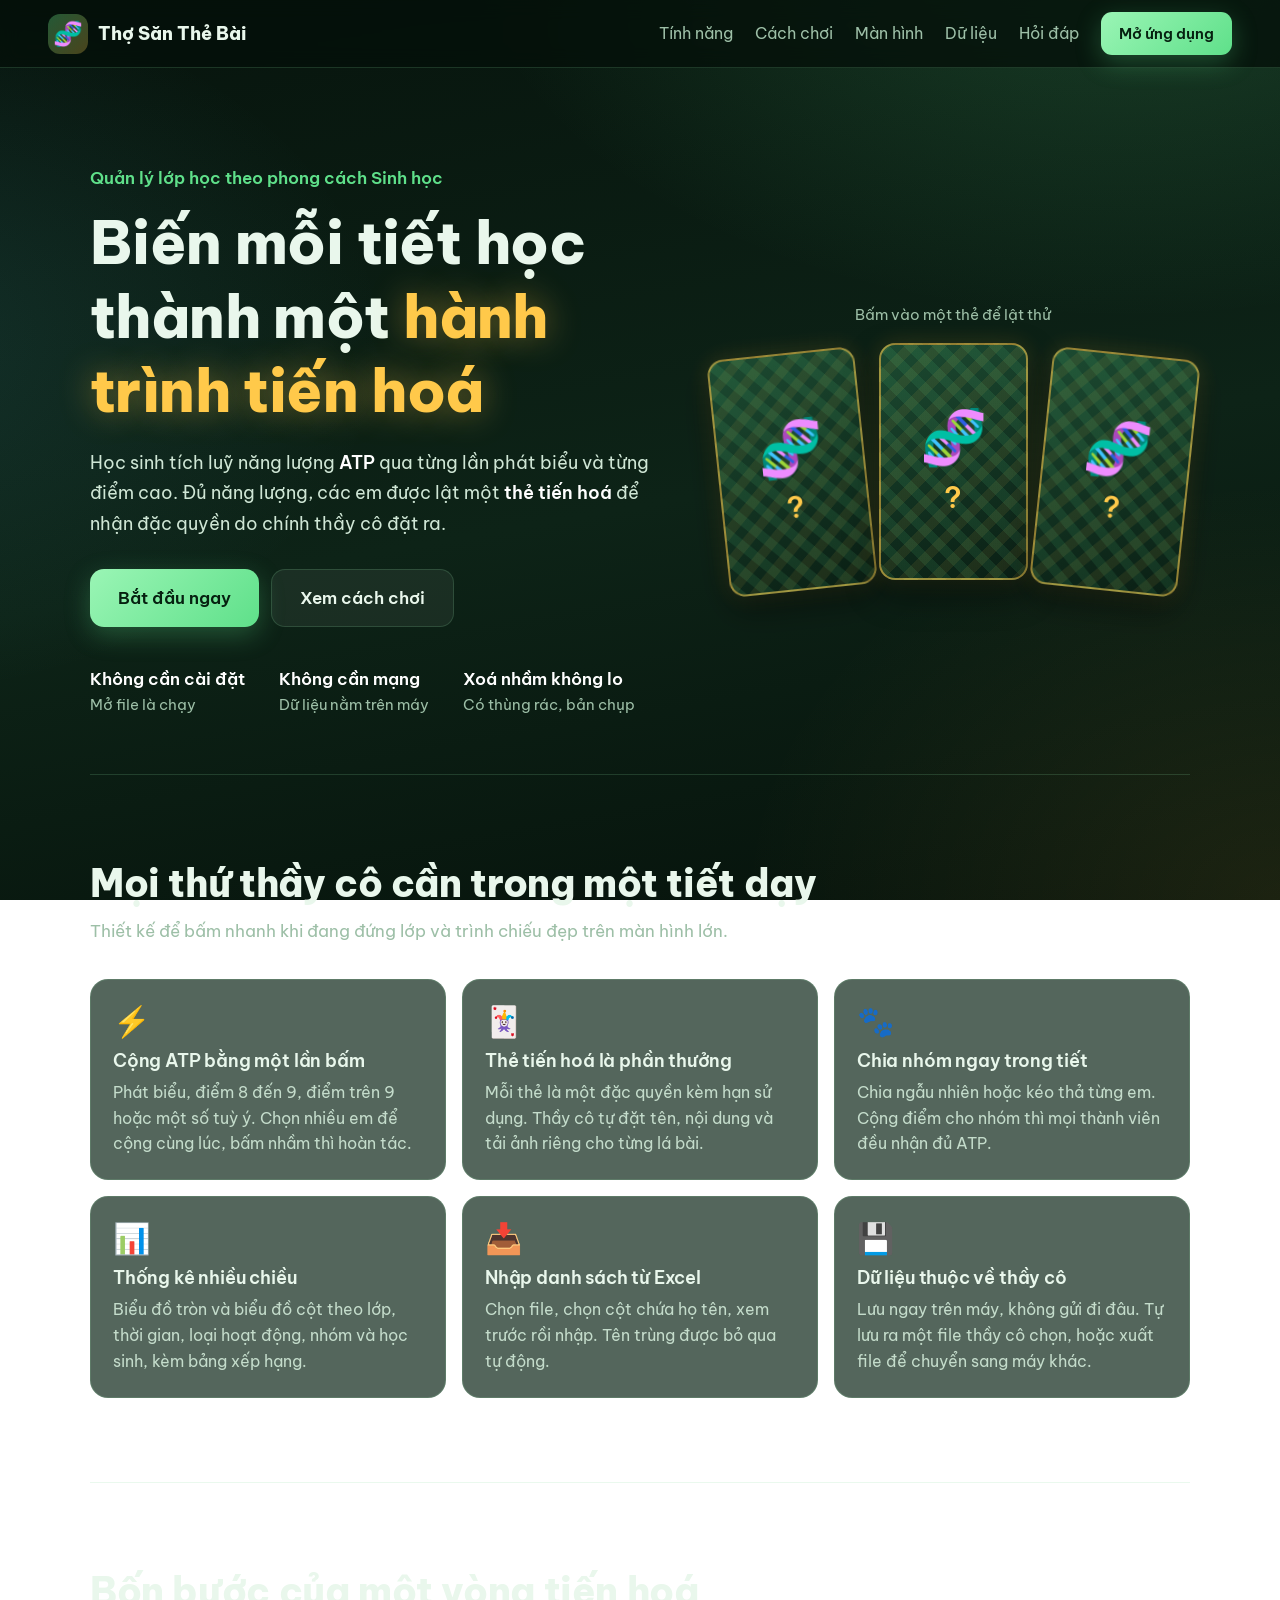
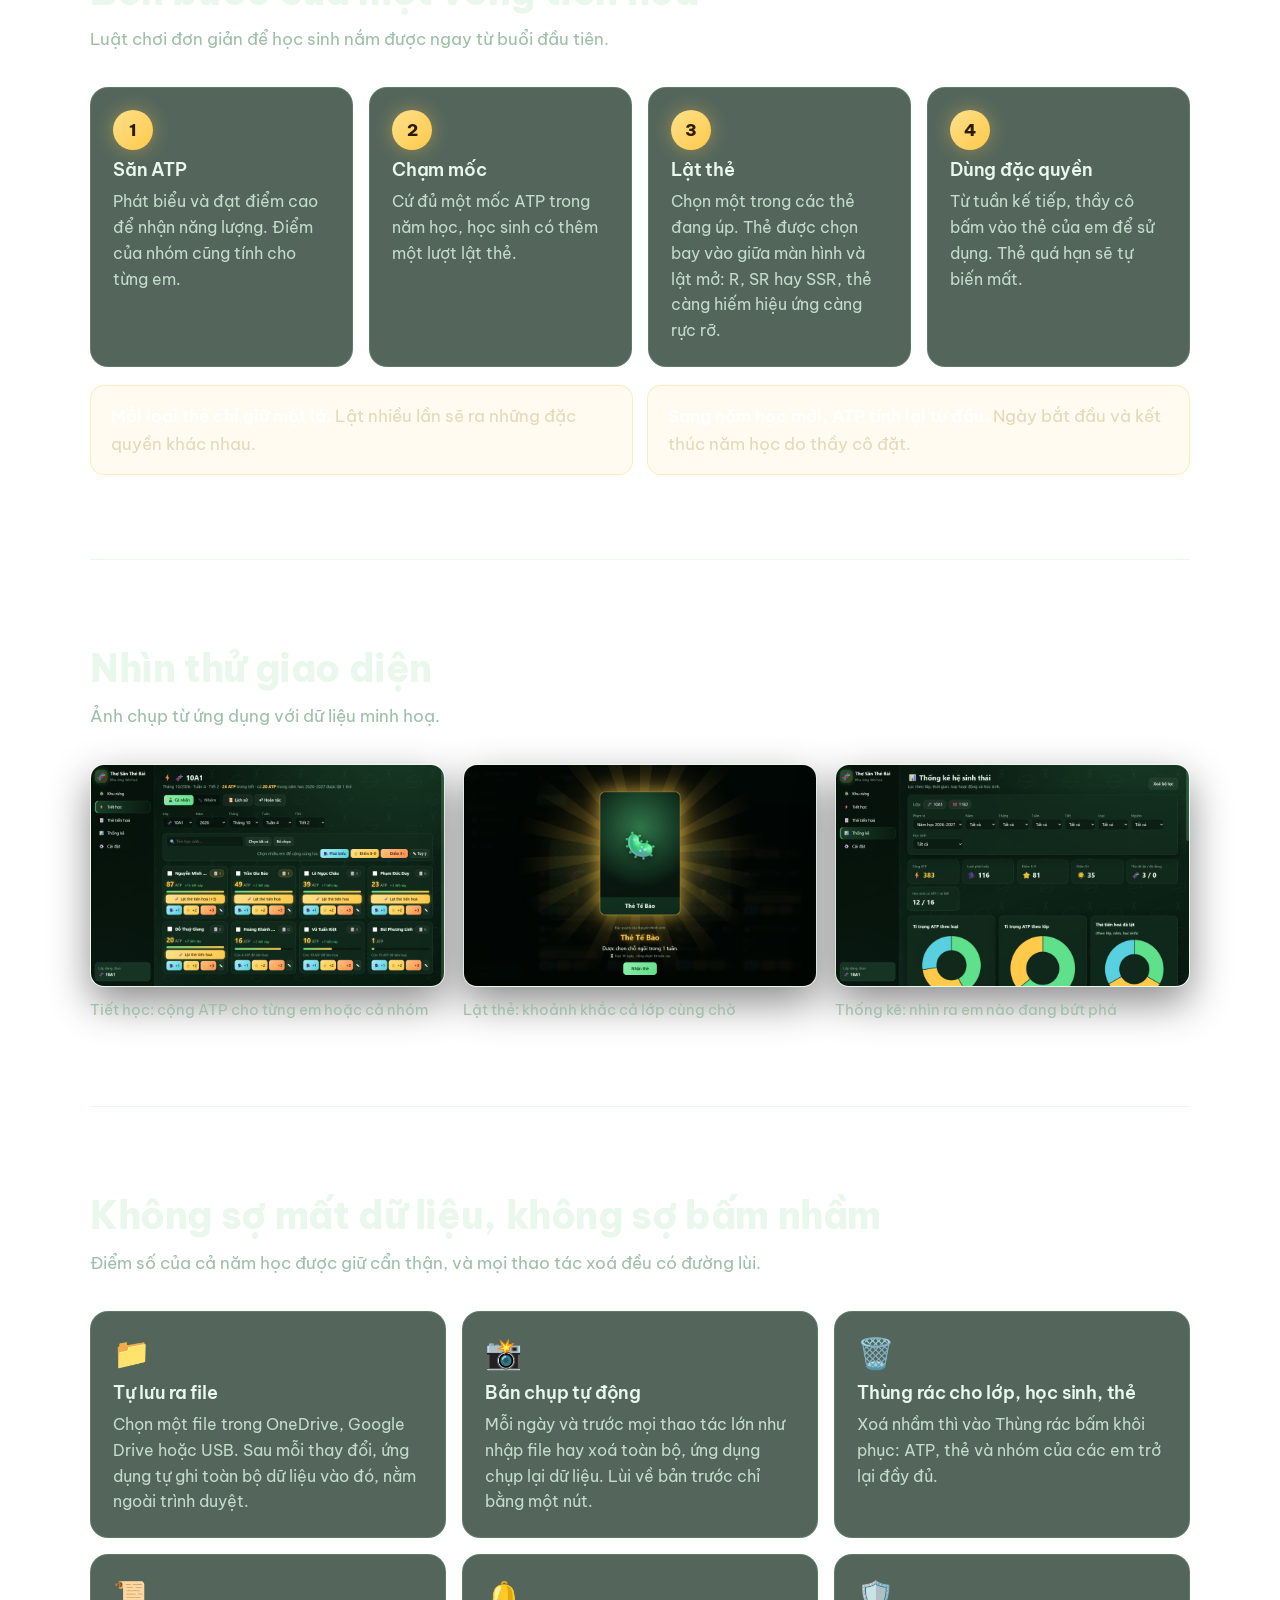
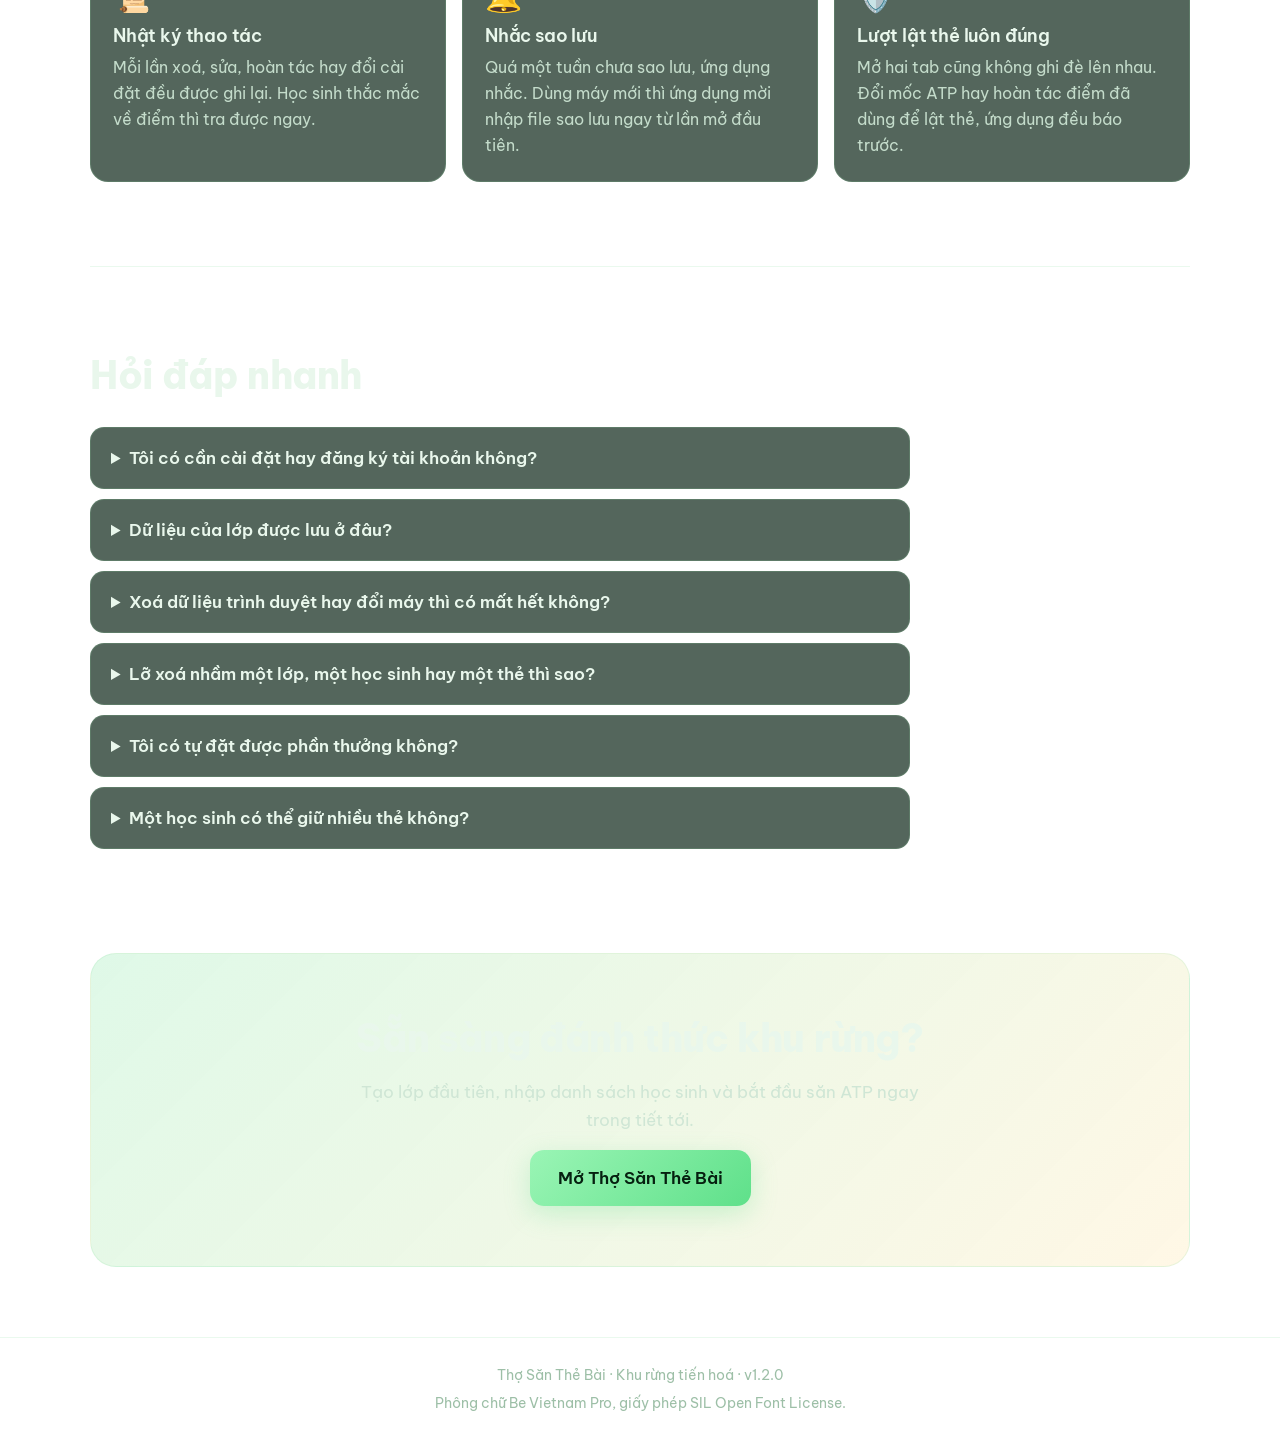
==== commit b60e0c22: "docs: Mô tả độ hiếm R/SR/SSR và tab Thống kê mới - README: tính năng độ hiếm, luật lật thẻ, tỉ lệ mặ" ====
--- a/landing.html
+++ b/landing.html
@@ -109,7 +109,7 @@
       <ol class="steps">
         <li><span class="num">1</span><h3>Săn ATP</h3><p>Phát biểu và đạt điểm cao để nhận năng lượng. Điểm của nhóm cũng tính cho từng em.</p></li>
         <li><span class="num">2</span><h3>Chạm mốc</h3><p>Cứ đủ một mốc ATP trong năm học, học sinh có thêm một lượt lật thẻ.</p></li>
-        <li><span class="num">3</span><h3>Lật thẻ</h3><p>Chọn một trong các thẻ đang úp. Thẻ được chọn bay vào giữa màn hình và lật mở.</p></li>
+        <li><span class="num">3</span><h3>Lật thẻ</h3><p>Chọn một trong các thẻ đang úp. Thẻ được chọn bay vào giữa màn hình và lật mở: R, SR hay SSR, thẻ càng hiếm hiệu ứng càng rực rỡ.</p></li>
         <li><span class="num">4</span><h3>Dùng đặc quyền</h3><p>Từ tuần kế tiếp, thầy cô bấm vào thẻ của em để sử dụng. Thẻ quá hạn sẽ tự biến mất.</p></li>
       </ol>
       <div class="rules">
@@ -195,7 +195,7 @@
         </details>
         <details>
           <summary>Tôi có tự đặt được phần thưởng không?</summary>
-          <p>Có. Mỗi thẻ có tên, đặc quyền, hạn sử dụng và ảnh riêng. Mốc ATP để lật thẻ và số thẻ úp mỗi lần cũng chỉnh được.</p>
+          <p>Có. Mỗi thẻ có tên, đặc quyền, hạn sử dụng, ảnh và độ hiếm (R / SR / SSR) riêng. Mốc ATP để lật thẻ, số thẻ úp mỗi lần và tỉ lệ ra từng độ hiếm cũng chỉnh được.</p>
         </details>
         <details>
           <summary>Một học sinh có thể giữ nhiều thẻ không?</summary>
